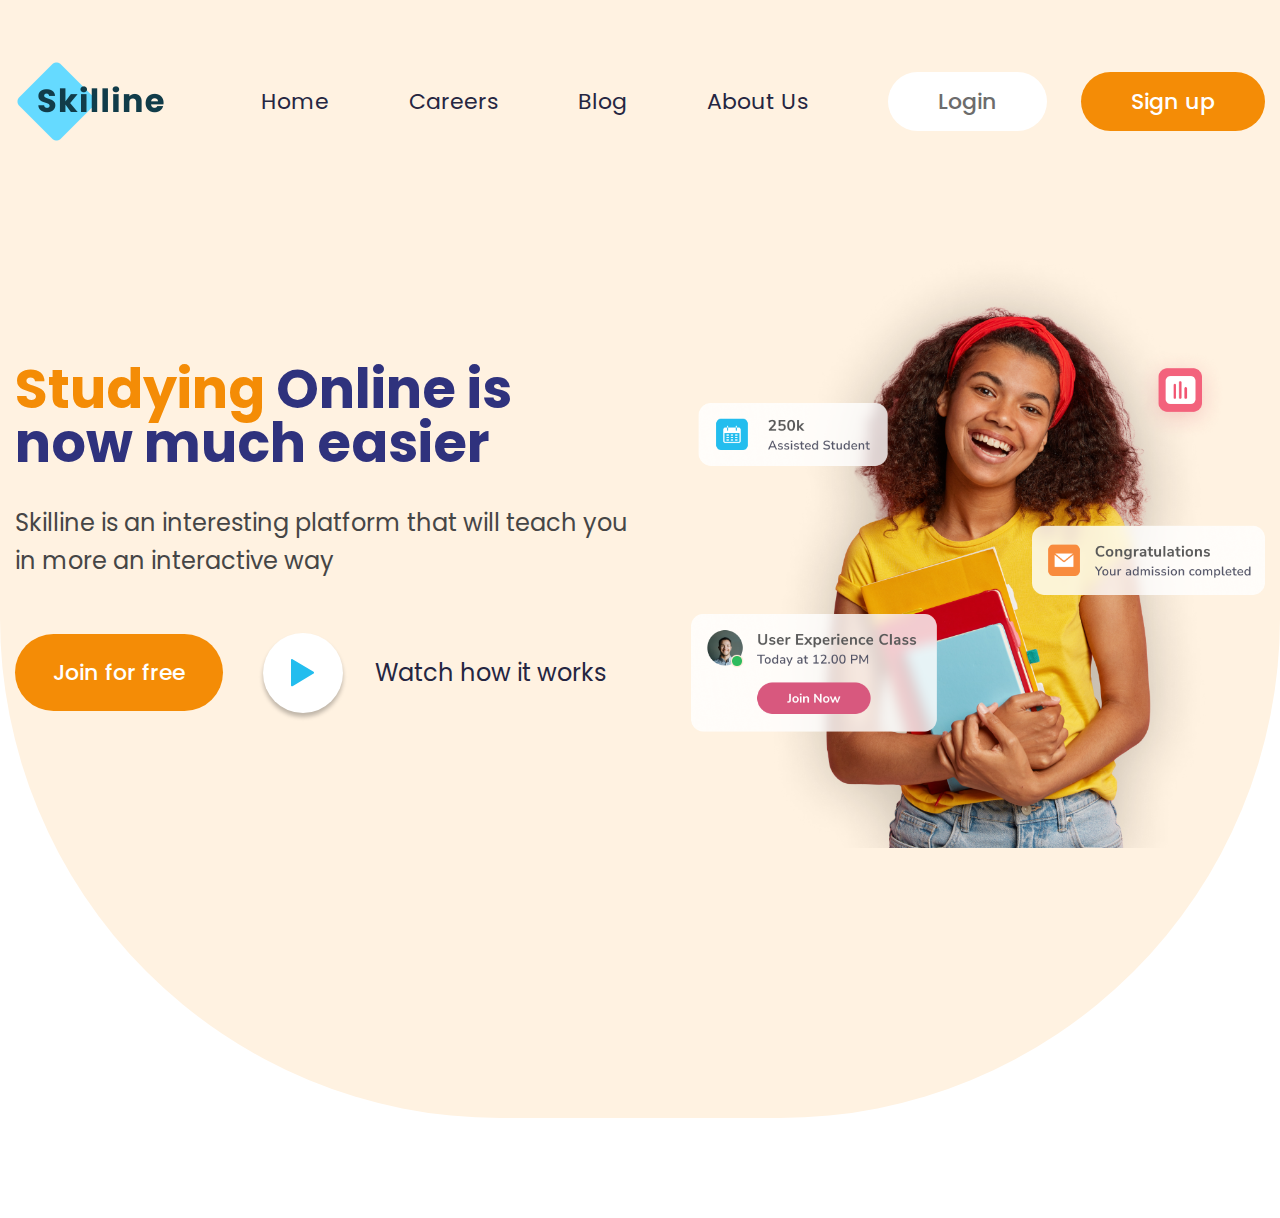
==== landing-page-figma/index.html @ 41559081 "update header" ====
<!DOCTYPE html>
<html lang="en">
  <head>
    <meta charset="UTF-8" />
    <meta http-equiv="X-UA-Compatible" content="IE=edge" />
    <meta name="viewport" content="width=device-width, initial-scale=1.0" />
    <title>Skilline</title>
    <link rel="preconnect" href="https://fonts.googleapis.com" />
    <link rel="preconnect" href="https://fonts.gstatic.com" crossorigin />
    <link
      href="https://fonts.googleapis.com/css2?family=Nunito+Sans:wght@400;600;700;800&family=Poppins:wght@400;500;600;700&display=swap"
      rel="stylesheet"
    />
    <link rel="stylesheet" href="./css/app.css" />
  </head>
  <body>
    <div class="wrapper">
      <header class="header">
        <div class="header-container">
          <div class="header-top">
            <img srcset="./images/logo.png 2x" alt="" class="header-logo" />
            <ul class="menu">
              <li class="menu-item"><a href="#!" class="menu-link">Home</a></li>
              <li class="menu-item">
                <a href="#!" class="menu-link">Careers</a>
              </li>
              <li class="menu-item"><a href="#!" class="menu-link">Blog</a></li>
              <li class="menu-item">
                <a href="#!" class="menu-link">About Us</a>
              </li>
            </ul>
            <div class="header-buttons">
              <a href="#!" class="btn btn--white">Login</a>
              <a href="#!" class="btn btn--primary">Sign up</a>
            </div>
          </div>
          <div class="header-main">
            <div class="header-content">
              <h1 class="header-heading">
                Studying <span>Online is now much easier</span>
              </h1>
              <p class="header-desc">
                Skilline is an interesting platform that will teach you in more
                an interactive way
              </p>
              <div class="header-action">
                <a href="#!" class="btn btn--primary">Join for free</a>
                <a href="#!" class="watch">
                  <div class="watch-icon">
                    <img src="./images/icon-play.svg" a lt="" />
                  </div>
                  <span>Watch how it works</span>
                </a>
              </div>
            </div>
            <div class="header-image">
              <img srcset="./images/header-pic.png 2x" alt="" />
            </div>
          </div>
        </div>
      </header>
      <div class="main"></div>
    </div>
  </body>
</html>
---- landing-page-figma/css/app.css ----
html {
  -webkit-box-sizing: border-box;
          box-sizing: border-box;
}

* {
  margin: 0;
  padding: 0;
}

*,
*:before,
*:after {
  -webkit-box-sizing: border-box;
          box-sizing: border-box;
}

input,
textarea,
select,
button {
  outline: none;
}

input {
  line-height: normal;
}

label,
button {
  cursor: pointer;
}

a {
  text-decoration: none;
}

img {
  display: block;
  max-width: 100%;
}

body {
  font-size: 22px;
  color: #252641;
  font-weight: 400;
  line-height: 1;
  font-family: "Poppins", sans-serif;
}

.btn {
  display: inline-block;
  font-size: 22px;
  font-weight: 500;
  font-family: "Poppins", sans-serif;
  line-height: calc(33 / 22);
  padding: 13px 50px;
  border: 0;
  outline: none;
  border-radius: 1000rem;
  cursor: pointer;
}

.btn--white {
  background-color: white;
  color: #6c6c6c;
}

.btn--primary {
  color: white;
  background-color: #f48c06;
}

.header {
  min-height: 1118px;
  background-color: #fff2e1;
  border-radius: 0 0 500px 500px;
  margin-bottom: 100px;
}

.header-container {
  max-width: 1725px;
  margin-left: auto;
  margin-right: auto;
  padding: 0 15px;
}

.header-top {
  padding-top: 60px;
  padding-bottom: 83px;
  display: -webkit-box;
  display: -ms-flexbox;
  display: flex;
  -webkit-box-align: center;
      -ms-flex-align: center;
          align-items: center;
}

.header-buttons {
  margin-left: 80px;
  display: -webkit-box;
  display: -ms-flexbox;
  display: flex;
  -webkit-box-align: center;
      -ms-flex-align: center;
          align-items: center;
  gap: 0 34px;
}

.header-main {
  display: -webkit-box;
  display: -ms-flexbox;
  display: flex;
  -webkit-box-pack: justify;
      -ms-flex-pack: justify;
          justify-content: space-between;
  -webkit-box-align: center;
      -ms-flex-align: center;
          align-items: center;
  gap: 0 57px;
}

.header-heading {
  font-size: 54px;
  font-weight: bold;
  margin-bottom: 34px;
  line-height: cal(81/54);
  color: #f48c06;
}

.header-heading span {
  color: #2f327d;
}

.header-desc {
  font-weight: 400;
  font-size: 24px;
  line-height: 160%;
  margin-bottom: 52px;
  color: #464646;
}

.header-action {
  display: -webkit-box;
  display: -ms-flexbox;
  display: flex;
  -webkit-box-align: center;
      -ms-flex-align: center;
          align-items: center;
  gap: 0 40px;
}

.header-action .btn--primary {
  padding: 22px 38px;
}

.menu {
  margin-left: auto;
  list-style-type: none;
  display: -webkit-box;
  display: -ms-flexbox;
  display: flex;
  -webkit-box-align: center;
      -ms-flex-align: center;
          align-items: center;
  gap: 0 80px;
}

.menu-link {
  color: inherit;
}

.watch {
  display: -webkit-box;
  display: -ms-flexbox;
  display: flex;
  -webkit-box-align: center;
      -ms-flex-align: center;
          align-items: center;
  gap: 0 32px;
  font-size: 24px;
  line-height: calc(36 / 24);
  color: inherit;
}

.watch-icon {
  width: 80px;
  height: 80px;
  border-radius: 100rem;
  background-color: white;
  -webkit-box-shadow: 0px 4px 4px rgba(0, 0, 0, 0.25);
          box-shadow: 0px 4px 4px rgba(0, 0, 0, 0.25);
  display: -webkit-box;
  display: -ms-flexbox;
  display: flex;
  -webkit-box-align: center;
      -ms-flex-align: center;
          align-items: center;
  -webkit-box-pack: center;
      -ms-flex-pack: center;
          justify-content: center;
}
/*# sourceMappingURL=app.css.map */
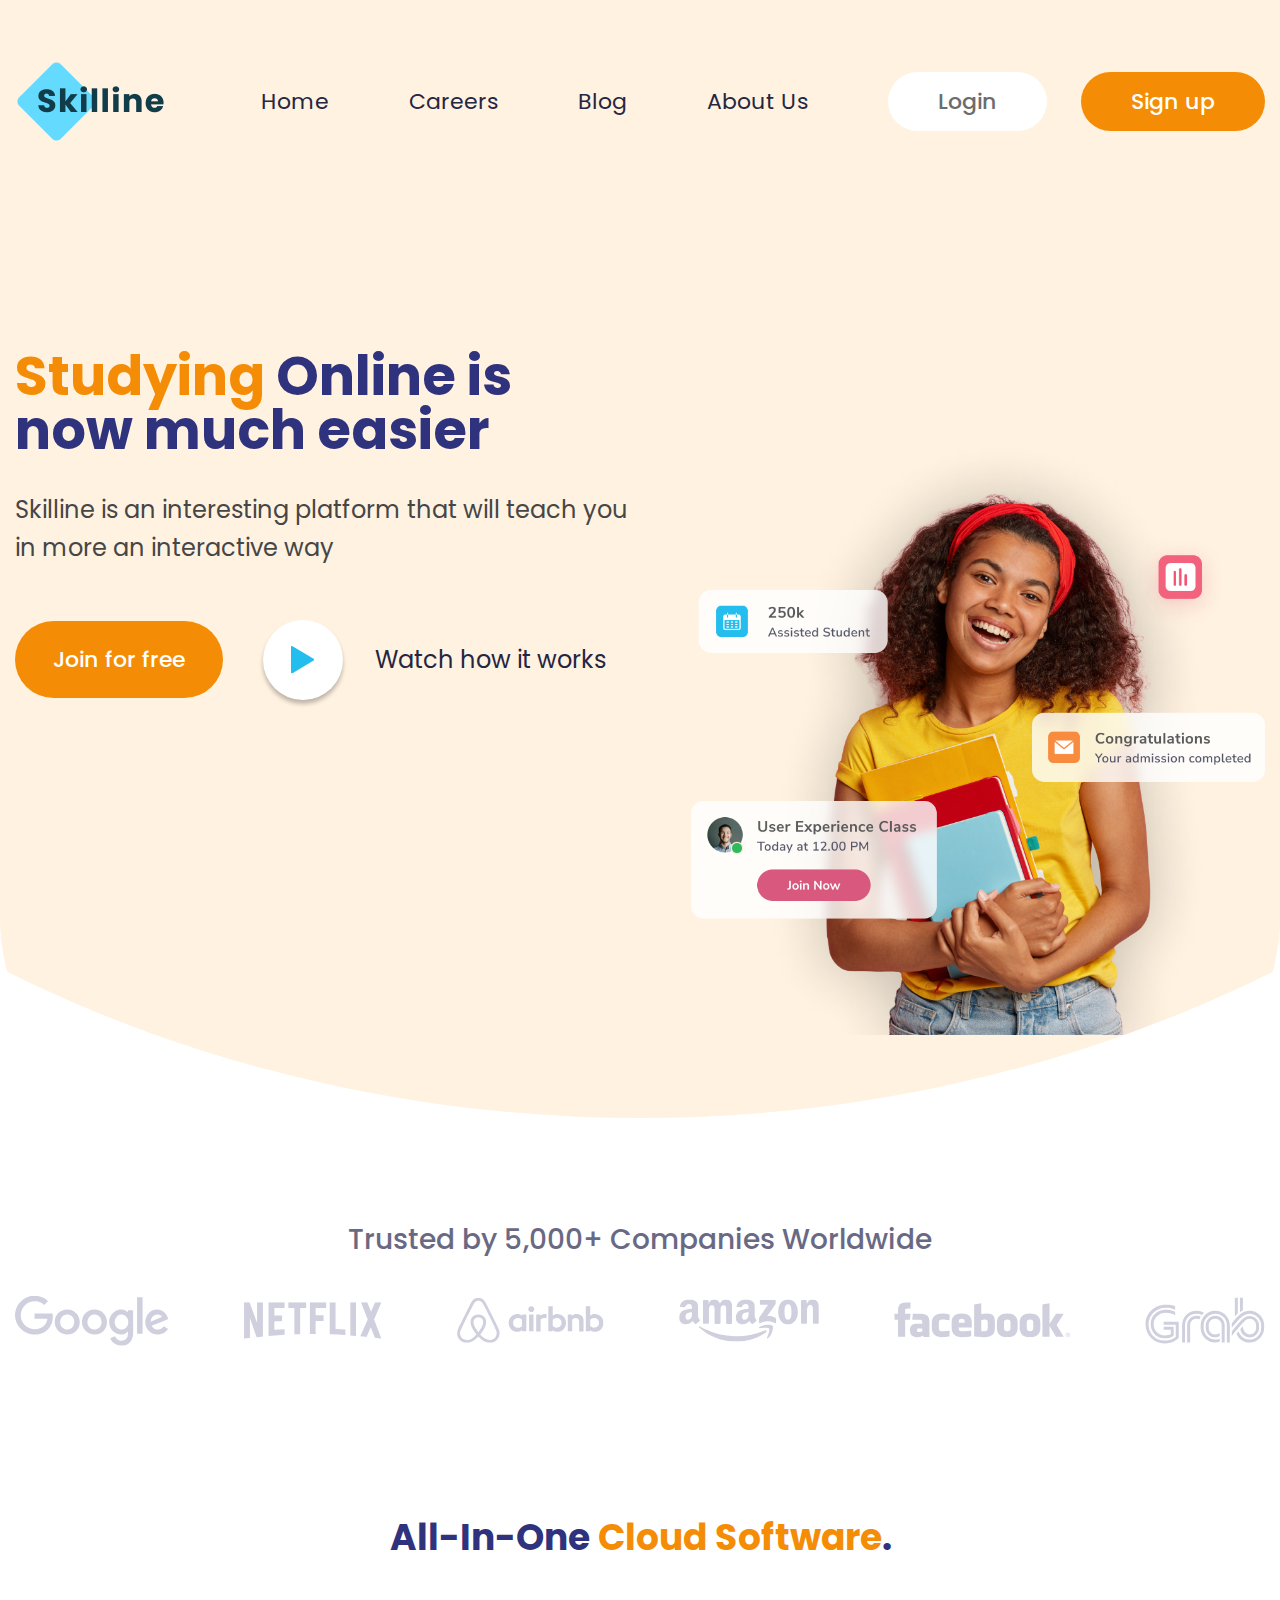
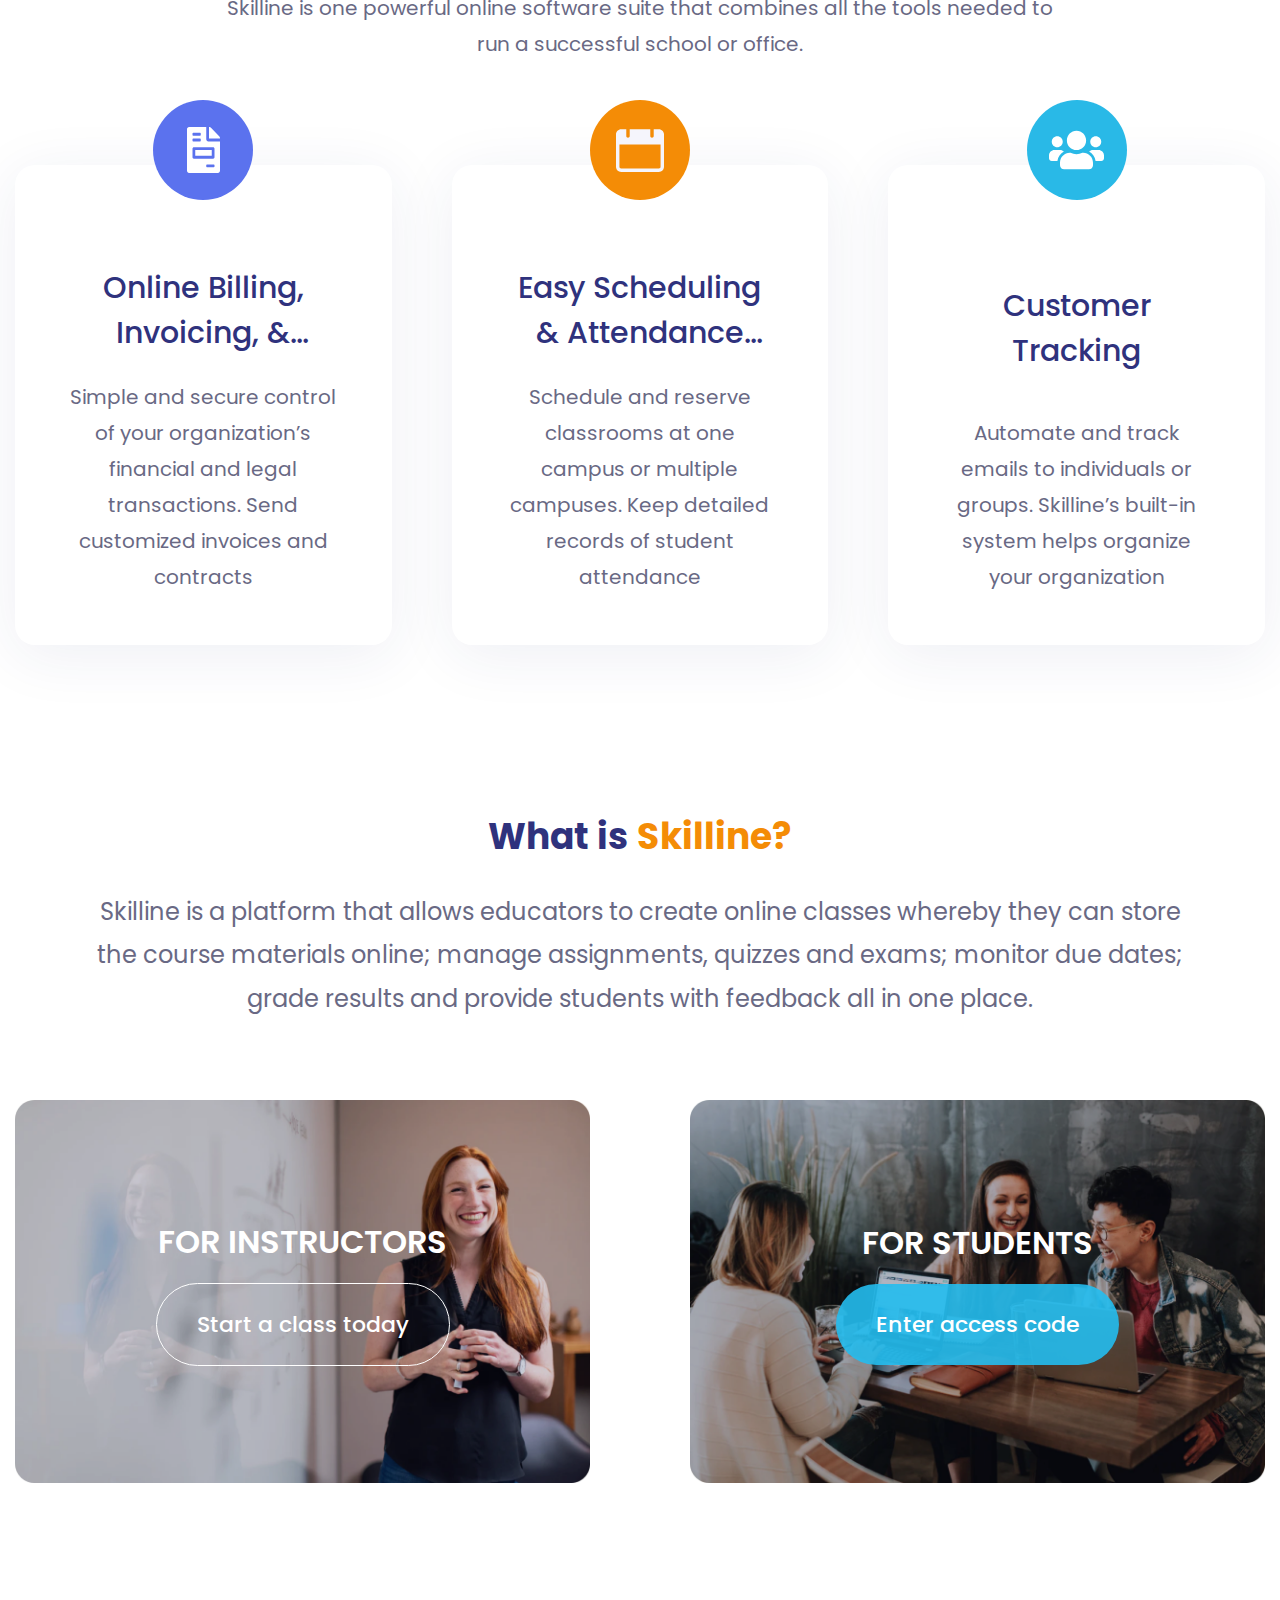
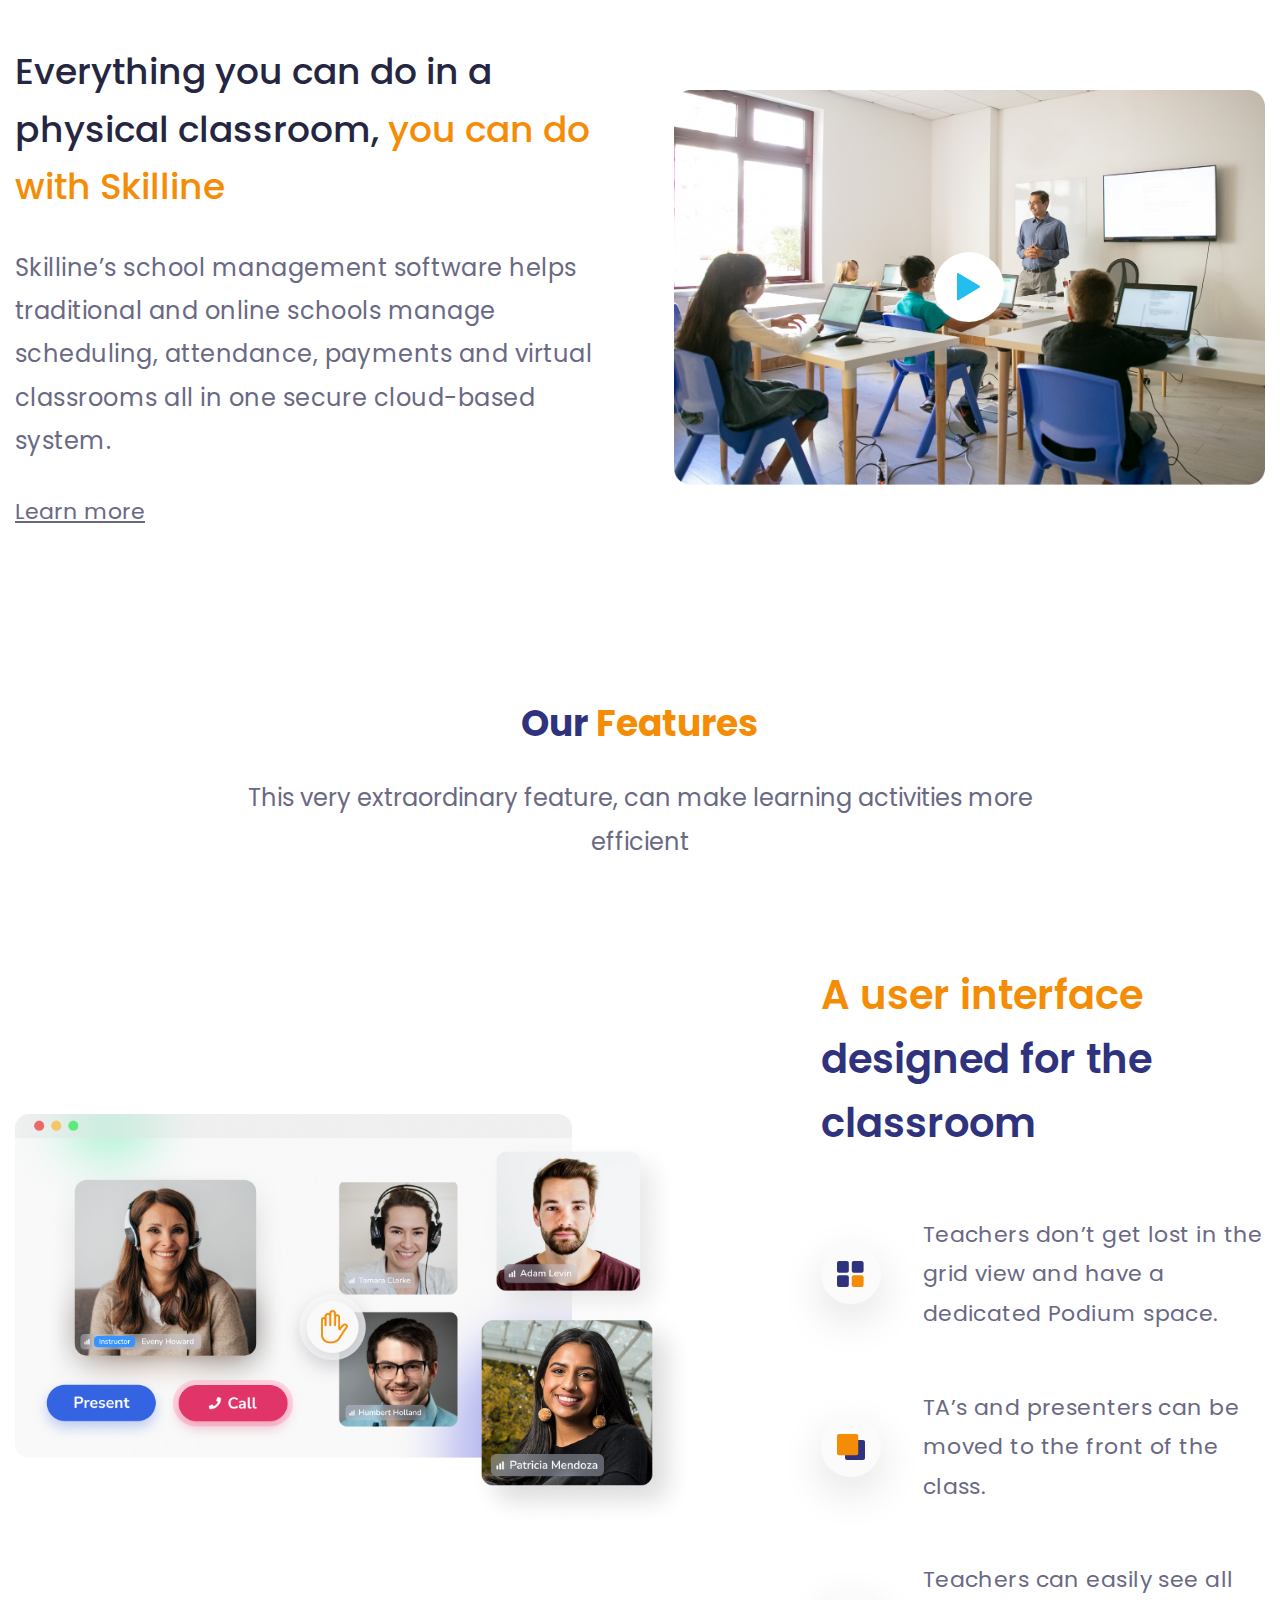
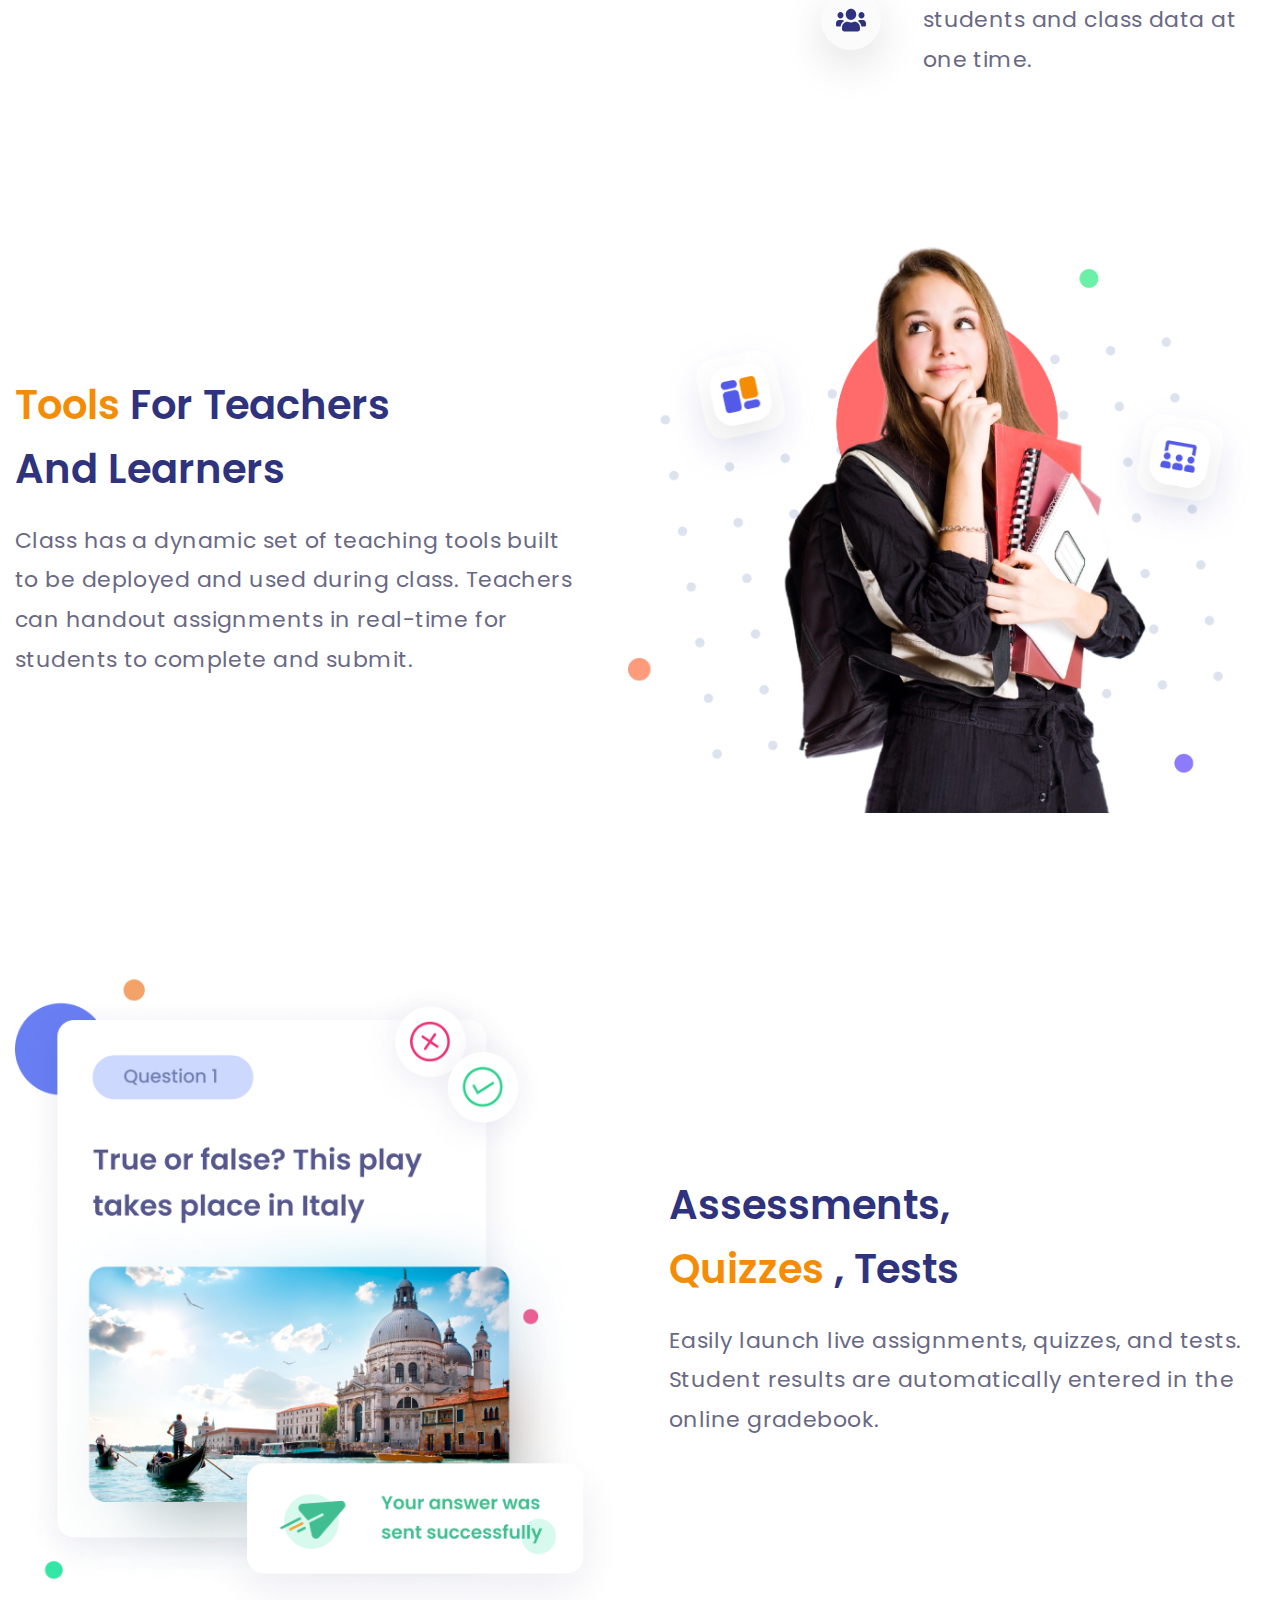
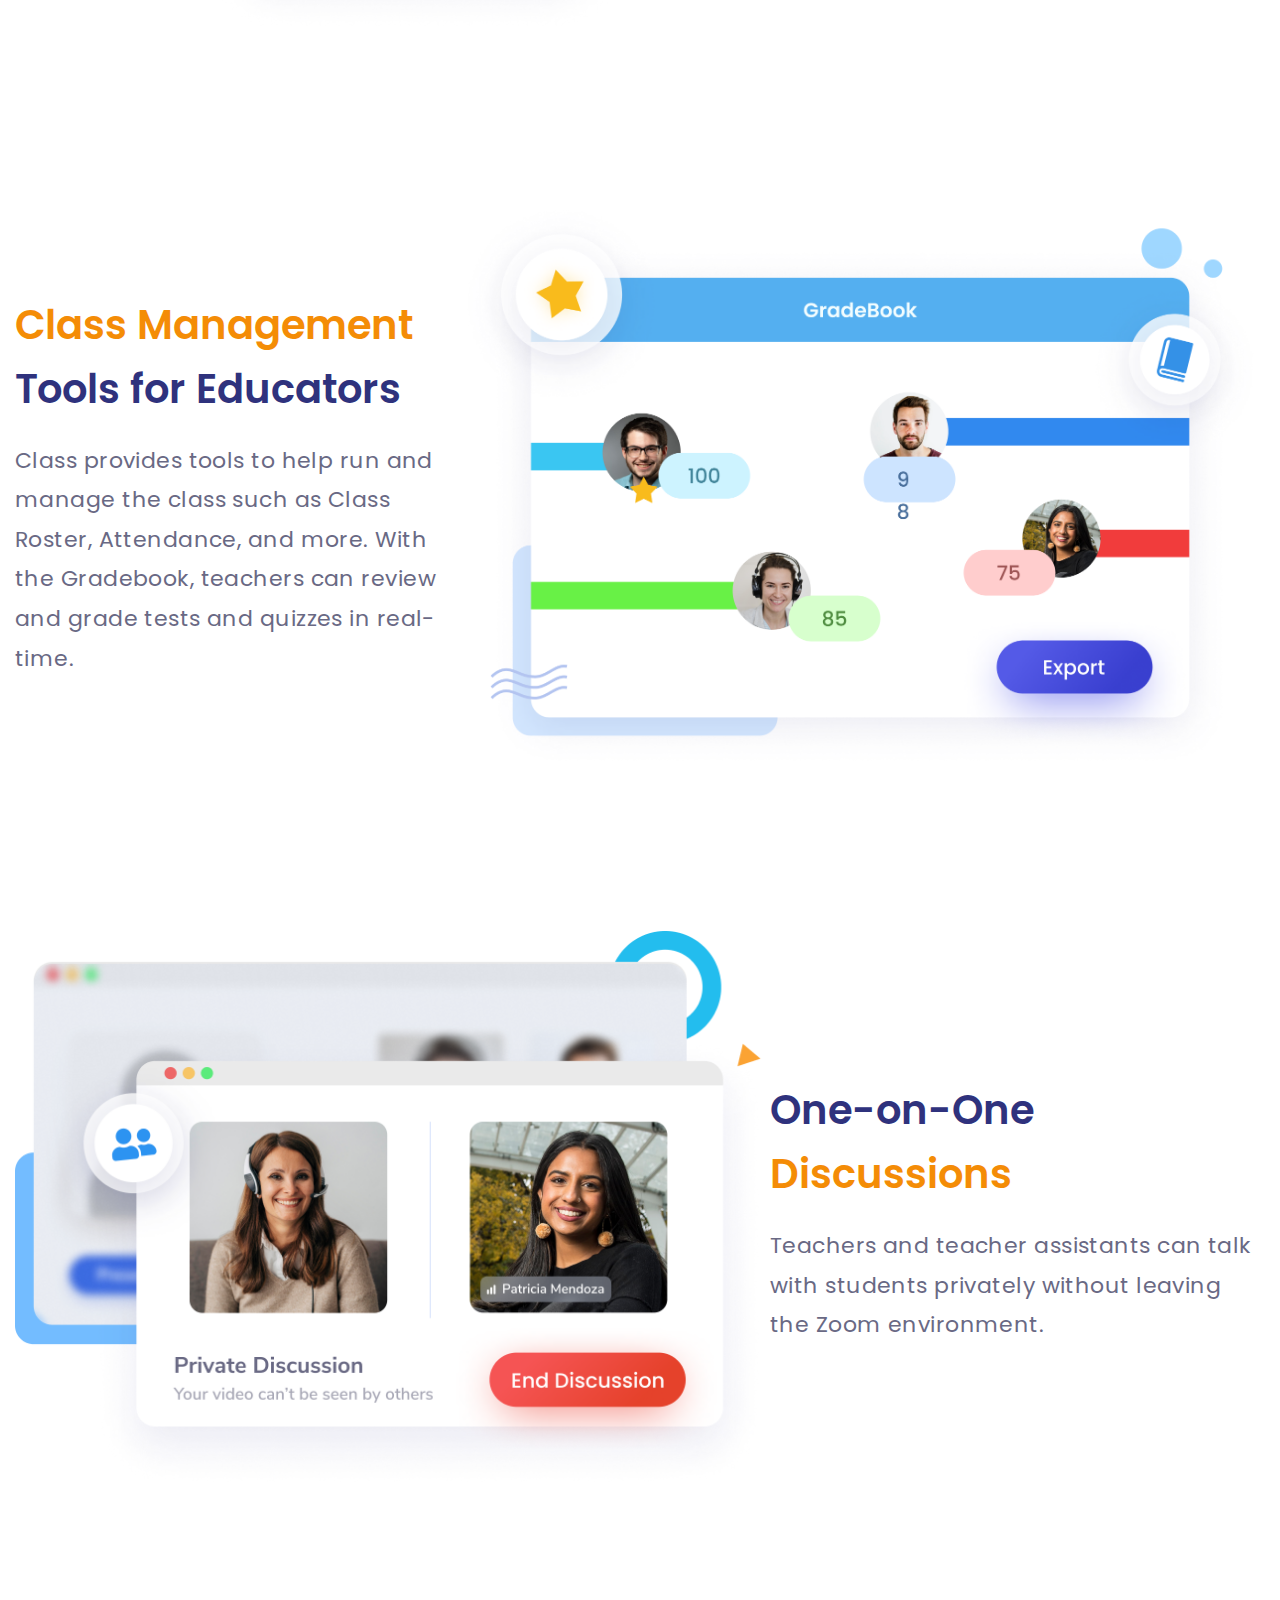
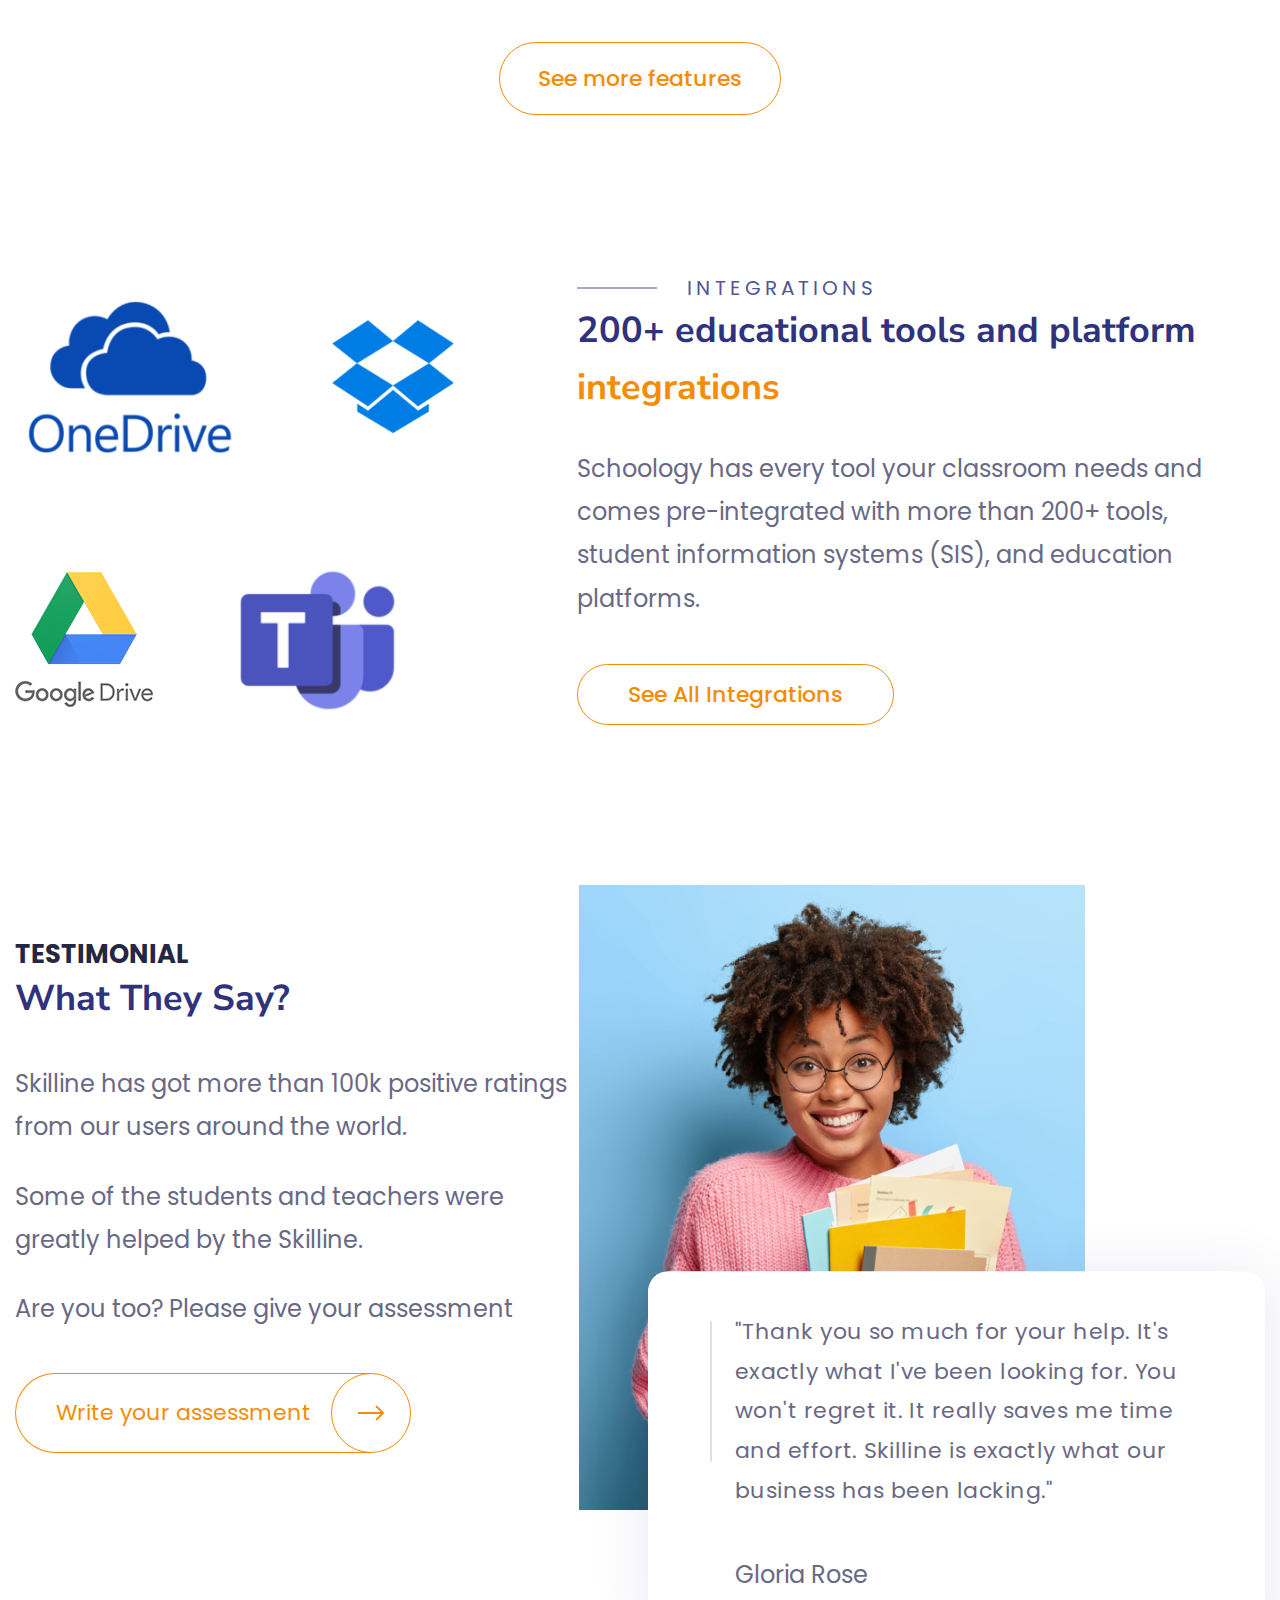
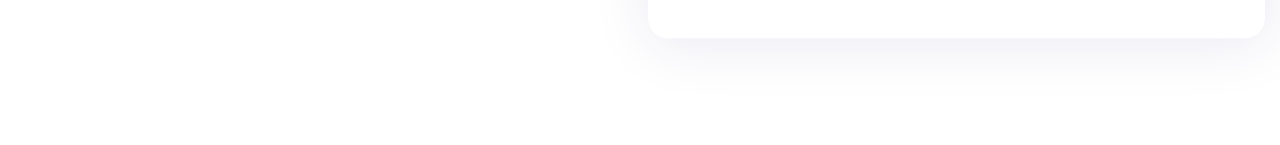
==== commit 5dd1972e: "update section" ====
--- a/landing-page-figma/index.html
+++ b/landing-page-figma/index.html
@@ -59,7 +59,295 @@
           </div>
         </div>
       </header>
-      <div class="main"></div>
+      <main class="main">
+        <section class="company">
+          <h3 class="company-heading">Trusted by 5,000+ Companies Worldwide</h3>
+          <div class="company-logos">
+            <div class="company-logo">
+              <img src="./images/google.svg" alt="google" />
+            </div>
+            <div class="company-logo">
+              <img src="./images/netflix.svg" alt="netflix" />
+            </div>
+            <div class="company-logo">
+              <img src="./images/airbnb.svg" alt="airbnb" />
+            </div>
+            <div class="company-logo">
+              <img src="./images/amazon.svg" alt="amazon" />
+            </div>
+            <div class="company-logo">
+              <img src="./images/facebook.svg" alt="facebook" />
+            </div>
+            <div class="company-logo">
+              <img src="./images/grab.svg" alt="grab" />
+            </div>
+          </div>
+        </section>
+        <section class="introduce">
+          <div class="introduce-header">
+            <h2 class="global-heading">
+              All-In-One <span>Cloud Software</span>.
+            </h2>
+            <p class="introduce-desc global-text">
+              Skilline is one powerful online software suite that combines all
+              the tools needed to run a successful school or office.
+            </p>
+          </div>
+          <div class="introduce-list">
+            <div class="introduce-item">
+              <div class="introduce-icon bg-purple">
+                <img src="./images/icon-file.svg" alt="" class="" />
+              </div>
+              <h3 class="introduce-title">
+                Online Billing, Invoicing, & Contracts
+              </h3>
+              <p class="introduce-desc">
+                Simple and secure control of your organization’s financial and
+                legal transactions. Send customized invoices and contracts
+              </p>
+            </div>
+            <div class="introduce-item">
+              <div class="introduce-icon bg-orange">
+                <img src="./images/icon-calendar.svg" alt="" class="" />
+              </div>
+              <h3 class="introduce-title">
+                Easy Scheduling & Attendance Tracking
+              </h3>
+              <p class="introduce-desc">
+                Schedule and reserve classrooms at one campus or multiple
+                campuses. Keep detailed records of student attendance
+              </p>
+            </div>
+            <div class="introduce-item">
+              <div class="introduce-icon bg-blue">
+                <img src="./images/icon-users.svg" alt="" class="" />
+              </div>
+              <h3 class="introduce-title">Customer Tracking</h3>
+              <p class="introduce-desc">
+                Automate and track emails to individuals or groups. Skilline’s
+                built-in system helps organize your organization
+              </p>
+            </div>
+          </div>
+        </section>
+        <section class="about">
+          <div class="about-header">
+            <h2 class="global-heading">What is <span>Skilline?</span></h2>
+            <p class="global-text">
+              Skilline is a platform that allows educators to create online
+              classes whereby they can store the course materials online; manage
+              assignments, quizzes and exams; monitor due dates; grade results
+              and provide students with feedback all in one place.
+            </p>
+          </div>
+          <div class="about-list">
+            <div class="about-item">
+              <img srcset="./images/img1.png 2x" alt="" class="about-image" />
+              <div class="about-content">
+                <h3 class="about-title">FOR INSTRUCTORS</h3>
+                <a href="#!" class="btn btn--outline">Start a class today</a>
+              </div>
+            </div>
+            <div class="about-item">
+              <img srcset="./images/img2.png 2x" alt="" class="about-image" />
+              <div class="about-content">
+                <h3 class="about-title">FOR STUDENTS</h3>
+                <a href="#!" class="btn about-student">Enter access code</a>
+              </div>
+            </div>
+          </div>
+        </section>
+        <section class="youcan">
+          <div class="youcan-content">
+            <h2 class="youcan-heading">
+              Everything you can do in a physical classroom,
+              <span>you can do with Skilline</span>
+            </h2>
+            <p class="youcan-desc">
+              Skilline’s school management software helps traditional and online
+              schools manage scheduling, attendance, payments and virtual
+              classrooms all in one secure cloud-based system.
+            </p>
+            <a href="#!" class="youcan-more">Learn more</a>
+          </div>
+          <div class="youcan-image">
+            <img src="./images/img3.png" alt="" />
+            <div class="youcan-play">
+              <img src="./images/icon-play.svg" alt="" />
+            </div>
+          </div>
+        </section>
+        <section class="feature">
+          <div class="feature-header">
+            <h2 class="global-heading">Our <span>Features</span></h2>
+            <p class="global-text">
+              This very extraordinary feature, can make learning activities more
+              efficient
+            </p>
+          </div>
+          <div class="feature-main">
+            <div class="feature-section">
+              <div class="feature-image">
+                <img src="./images/img4.png" alt="" />
+              </div>
+              <div class="feature-content">
+                <h3 class="global-heading feature-heading">
+                  <span> A user interface </span> designed for the classroom
+                </h3>
+                <ul class="feature-list">
+                  <li class="feature-item">
+                    <div class="feature-icon">
+                      <img src="./images/icon-squares.svg" alt="" />
+                    </div>
+                    <p class="feature-text">
+                      Teachers don’t get lost in the grid view and have a
+                      dedicated Podium space.
+                    </p>
+                  </li>
+                  <li class="feature-item">
+                    <div class="feature-icon">
+                      <img src="./images/icon-copy.svg" alt="" />
+                    </div>
+                    <p class="feature-text">
+                      TA’s and presenters can be moved to the front of the
+                      class.
+                    </p>
+                  </li>
+                  <li class="feature-item">
+                    <div class="feature-icon">
+                      <img src="./images/icon-teachers.svg" alt="" />
+                    </div>
+                    <p class="feature-text">
+                      Teachers can easily see all students and class data at one
+                      time.
+                    </p>
+                  </li>
+                </ul>
+              </div>
+            </div>
+            <div class="feature-section">
+              <div class="feature-content">
+                <h2 class="global-heading feature-heading">
+                  <span>Tools</span> For Teachers And Learners
+                </h2>
+                <p class="feature-text">
+                  Class has a dynamic set of teaching tools built to be deployed
+                  and used during class. Teachers can handout assignments in
+                  real-time for students to complete and submit.
+                </p>
+              </div>
+              <div class="feature-image">
+                <img srcset="./images/img5.png 2x" alt="" />
+              </div>
+            </div>
+            <div class="feature-section">
+              <div class="feature-image">
+                <img src="./images/img6.png" alt="" />
+              </div>
+              <div class="feature-content">
+                <h2 class="global-heading feature-heading">
+                  Assessments, <span>Quizzes</span> , Tests
+                </h2>
+                <p class="feature-text">
+                  Easily launch live assignments, quizzes, and tests. Student
+                  results are automatically entered in the online gradebook.
+                </p>
+              </div>
+            </div>
+            <div class="feature-section">
+              <div class="feature-content">
+                <h2 class="global-heading feature-heading">
+                  <span>Class Management</span> Tools for Educators
+                </h2>
+                <p class="feature-text">
+                  Class provides tools to help run and manage the class such as
+                  Class Roster, Attendance, and more. With the Gradebook,
+                  teachers can review and grade tests and quizzes in real-time.
+                </p>
+              </div>
+              <div class="feature-image">
+                <img src="./images/img7.png" alt="" />
+              </div>
+            </div>
+            <div class="feature-section">
+              <div class="feature-image">
+                <img src="./images/img8.png" alt="" />
+              </div>
+              <div class="feature-content">
+                <h2 class="global-heading feature-heading">
+                  One-on-One <span>Discussions</span>
+                </h2>
+                <p class="feature-text">
+                  Teachers and teacher assistants can talk with students
+                  privately without leaving the Zoom environment.
+                </p>
+              </div>
+            </div>
+          </div>
+          <a href="#!" class="btn feature-more">See more features</a>
+        </section>
+        <section class="intergration">
+          <div class="intergration-brand">
+            <img srcset="./images/onedrive.png 2x" alt="" />
+            <img srcset="./images/dropbox.png 2x" alt="" />
+            <img srcset="./images/google-drive.png 2x" alt="" />
+            <img srcset="./images/team.png 2x" alt="" />
+          </div>
+          <div class="intergration-content">
+            <h3 class="intergration-caption">INTEGRATIONS</h3>
+            <h2 class="global-heading intergration-heading">
+              200+ educational tools and platform <span>integrations</span>
+            </h2>
+            <p class="global-text intergration-text">
+              Schoology has every tool your classroom needs and comes
+              pre-integrated with more than 200+ tools, student information
+              systems (SIS), and education platforms.
+            </p>
+            <a href="#!" class="btn btn--secondary">See All Integrations</a>
+          </div>
+        </section>
+        <section class="testimonial">
+          <div class="testimonial-content">
+            <h3 class="global-caption">TESTIMONIAL</h3>
+            <h2 class="global-heading testimonial-heading">What They Say?</h2>
+            <p class="global-text testimonial-desc">
+              Skilline has got more than 100k positive ratings from our users
+              around the world.
+            </p>
+            <p class="global-text testimonial-desc">
+              Some of the students and teachers were greatly helped by the
+              Skilline.
+            </p>
+            <p class="global-text testimonial-desc">
+              Are you too? Please give your assessment
+            </p>
+            <a href="#!" class="testimonial-button">
+              <span>Write your assessment</span>
+              <div class="testimonial-arrow">
+                <img src="./images/icon-long-arrow.svg" alt="" />
+              </div>
+            </a>
+          </div>
+          <div class="testimonial-slide">
+            <div class="testimonial-image">
+              <img srcset="./images/imggirl.png 2x" alt="" />
+            </div>
+            <div class="testimonial-item">
+              <div class="testimonial-review">
+                <p class="testimonial-text">
+                  "Thank you so much for your help. It's exactly what I've been
+                  looking for. You won't regret it. It really saves me time and
+                  effort. Skilline is exactly what our business has been
+                  lacking."
+                </p>
+                <div class="testimonial-evaluate">
+                  <p class="global-text testimonial-author">Gloria Rose</p>
+                </div>
+              </div>
+            </div>
+          </div>
+        </section>
+      </main>
     </div>
   </body>
 </html>
--- a/landing-page-figma/css/app.css
+++ b/landing-page-figma/css/app.css
@@ -71,11 +71,51 @@
   background-color: #f48c06;
 }
 
+.btn--secondary {
+  color: #f48c06;
+  background-color: transparent;
+  border: 1px solid currentColor;
+}
+
+.global-heading {
+  font-weight: 700;
+  font-size: 36px;
+  line-height: 180%;
+  color: #2f327d;
+  margin-bottom: 20px;
+}
+
+.global-heading span {
+  color: #f48c06;
+}
+
+.global-text {
+  font-size: 24px;
+  line-height: 180%;
+  color: #696984;
+}
+
+.bg-purple {
+  background-color: #5b72ee;
+}
+
+.bg-orange {
+  background-color: #f48c06;
+}
+
+.bg-blue {
+  background-color: #29b9e7;
+}
+
 .header {
   min-height: 1118px;
   background-color: #fff2e1;
-  border-radius: 0 0 500px 500px;
+  border-radius: 0 0 200px 200px;
   margin-bottom: 100px;
+  overflow: hidden;
+  -webkit-clip-path: ellipse(100% 100% at top);
+          clip-path: ellipse(100% 100% at top);
+  padding-bottom: 200px;
 }
 
 .header-container {
@@ -87,7 +127,7 @@
 
 .header-top {
   padding-top: 60px;
-  padding-bottom: 83px;
+  padding-bottom: 70px;
   display: -webkit-box;
   display: -ms-flexbox;
   display: flex;
@@ -152,6 +192,12 @@
 
 .header-action .btn--primary {
   padding: 22px 38px;
+}
+
+.header-image {
+  position: relative;
+  -webkit-transform: translateY(200px);
+          transform: translateY(200px);
 }
 
 .menu {
@@ -200,4 +246,625 @@
       -ms-flex-pack: center;
           justify-content: center;
 }
+
+.company {
+  margin-bottom: 160px;
+}
+
+.company-heading {
+  font-weight: 500;
+  font-size: 28px;
+  line-height: 160%;
+  text-align: center;
+  margin-bottom: 32px;
+  color: #696984;
+}
+
+.company-logos {
+  display: -webkit-box;
+  display: -ms-flexbox;
+  display: flex;
+  -webkit-box-align: center;
+      -ms-flex-align: center;
+          align-items: center;
+  gap: 0 75px;
+  max-width: 1370px;
+  padding: 0 15px;
+  margin-left: auto;
+  margin-right: auto;
+}
+
+.company-logo img {
+  margin: 0 auto;
+}
+
+.introduce {
+  margin-bottom: 160px;
+}
+
+.introduce-header {
+  max-width: 870px;
+  padding: 0 15px;
+  margin: 0 auto;
+  text-align: center;
+  margin-bottom: 103px;
+}
+
+.introduce-list {
+  max-width: 1500px;
+  margin: 0 auto;
+  padding: 0 15px;
+  display: -ms-grid;
+  display: grid;
+  -ms-grid-columns: (1fr)[3];
+      grid-template-columns: repeat(3, 1fr);
+  grid-gap: 60px;
+}
+
+.introduce-item {
+  background: #FFFFFF;
+  -webkit-box-shadow: 0px 10px 60px rgba(38, 45, 118, 0.08);
+          box-shadow: 0px 10px 60px rgba(38, 45, 118, 0.08);
+  border-radius: 20px;
+  padding: 0px 54px 50px;
+  display: -ms-grid;
+  display: grid;
+  -ms-grid-rows: 100px 1fr auto;
+      grid-template-rows: 100px 1fr auto;
+  justify-items: center;
+  -webkit-box-align: center;
+      -ms-flex-align: center;
+          align-items: center;
+  text-align: center;
+}
+
+.introduce-icon {
+  width: 100px;
+  height: 100px;
+  border-radius: 100rem;
+  display: -webkit-box;
+  display: -ms-flexbox;
+  display: flex;
+  -webkit-box-align: center;
+      -ms-flex-align: center;
+          align-items: center;
+  -webkit-box-pack: center;
+      -ms-flex-pack: center;
+          justify-content: center;
+  -webkit-transform: translateY(-50px);
+          transform: translateY(-50px);
+  margin-bottom: 30px;
+}
+
+.introduce-title {
+  font-weight: 500;
+  font-size: 30px;
+  line-height: 1.5;
+  color: #2f327d;
+  margin-bottom: 24px;
+  display: -webkit-box;
+  -webkit-line-clamp: 2;
+  -webkit-box-orient: vertical;
+  overflow: hidden;
+  text-overflow: ellipsis;
+  word-break: break-word;
+}
+
+.introduce-desc {
+  font-size: 20px;
+  line-height: 180%;
+  color: #696984;
+  margin-top: auto;
+}
+
+.about {
+  padding: 0 15px;
+  max-width: 1330px;
+  margin: 0 auto 160px;
+}
+
+.about-header {
+  text-align: center;
+  max-width: 1110px;
+  margin: 0 auto 80px;
+}
+
+.about-list {
+  display: -ms-grid;
+  display: grid;
+  -ms-grid-columns: 1fr 1fr;
+      grid-template-columns: 1fr 1fr;
+  grid-gap: 0 100px;
+}
+
+.about-item {
+  position: relative;
+}
+
+.about-content {
+  position: absolute;
+  top: 0;
+  right: 0;
+  bottom: 0;
+  left: 0;
+  background: rgba(23, 27, 65, 0.2);
+  z-index: 10;
+  display: -webkit-box;
+  display: -ms-flexbox;
+  display: flex;
+  -webkit-box-pack: center;
+      -ms-flex-pack: center;
+          justify-content: center;
+  -webkit-box-align: center;
+      -ms-flex-align: center;
+          align-items: center;
+  -webkit-box-orient: vertical;
+  -webkit-box-direction: normal;
+      -ms-flex-direction: column;
+          flex-direction: column;
+  color: white;
+  border-radius: 20px;
+}
+
+.about-title {
+  font-weight: 600;
+  font-size: 32px;
+  line-height: 1.5;
+  margin-bottom: 17px;
+}
+
+.about .btn--outline {
+  color: white;
+  padding: 24px 40px;
+  border: 1px solid currentColor;
+}
+
+.about-student {
+  background: rgba(35, 189, 238, 0.9);
+  color: white;
+  padding: 24px 40px;
+}
+
+.youcan {
+  max-width: 1580px;
+  padding: 0 15px;
+  margin: 0 auto 160px;
+  display: -webkit-box;
+  display: -ms-flexbox;
+  display: flex;
+  -webkit-box-align: center;
+      -ms-flex-align: center;
+          align-items: center;
+  -webkit-box-pack: justify;
+      -ms-flex-pack: justify;
+          justify-content: space-between;
+  gap: 0 67px;
+}
+
+.youcan > * {
+  width: 50%;
+}
+
+.youcan-heading {
+  font-weight: 500;
+  font-size: 36px;
+  line-height: 160%;
+  margin-bottom: 30px;
+}
+
+.youcan-heading span {
+  color: #f48c06;
+}
+
+.youcan-desc {
+  color: #696984;
+  font-size: 24px;
+  line-height: 180%;
+  letter-spacing: 0.02em;
+  margin-bottom: 30px;
+}
+
+.youcan-more {
+  font-size: 22px;
+  line-height: 180%;
+  text-decoration: underline;
+  color: #696984;
+}
+
+.youcan-image {
+  position: relative;
+}
+
+.youcan-play {
+  display: -webkit-box;
+  display: -ms-flexbox;
+  display: flex;
+  -webkit-box-pack: center;
+      -ms-flex-pack: center;
+          justify-content: center;
+  -webkit-box-align: center;
+      -ms-flex-align: center;
+          align-items: center;
+  width: 70px;
+  height: 70px;
+  border-radius: 100rem;
+  background-color: white;
+  position: absolute;
+  top: 50%;
+  left: 50%;
+  -webkit-transform: translate(-50%, -50%);
+          transform: translate(-50%, -50%);
+  z-index: 10;
+}
+
+.feature {
+  padding: 0 15px;
+  margin-bottom: 160px;
+}
+
+.feature-main {
+  display: -webkit-box;
+  display: -ms-flexbox;
+  display: flex;
+  -webkit-box-orient: vertical;
+  -webkit-box-direction: normal;
+      -ms-flex-direction: column;
+          flex-direction: column;
+  gap: 160px 0;
+}
+
+.feature-header {
+  max-width: 888px;
+  margin: 0 auto 100px;
+  text-align: center;
+}
+
+.feature-heading {
+  font-weight: 600;
+  font-size: 40px;
+  line-height: 160%;
+}
+
+.feature-text {
+  font-size: 22px;
+  line-height: 180%;
+  letter-spacing: 0.02em;
+  color: #696984;
+}
+
+.feature-list {
+  display: -webkit-box;
+  display: -ms-flexbox;
+  display: flex;
+  -webkit-box-orient: vertical;
+  -webkit-box-direction: normal;
+      -ms-flex-direction: column;
+          flex-direction: column;
+  gap: 54px 0;
+}
+
+.feature-item {
+  display: -webkit-box;
+  display: -ms-flexbox;
+  display: flex;
+  -webkit-box-align: center;
+      -ms-flex-align: center;
+          align-items: center;
+  gap: 0 42px;
+}
+
+.feature-icon {
+  width: 60px;
+  height: 60px;
+  border-radius: 100rem;
+  background: #fbfbfb;
+  -webkit-box-shadow: 0px 15px 44px rgba(13, 15, 28, 0.12);
+          box-shadow: 0px 15px 44px rgba(13, 15, 28, 0.12);
+  display: -webkit-box;
+  display: -ms-flexbox;
+  display: flex;
+  -webkit-box-pack: center;
+      -ms-flex-pack: center;
+          justify-content: center;
+  -webkit-box-align: center;
+      -ms-flex-align: center;
+          align-items: center;
+  -ms-flex-negative: 0;
+      flex-shrink: 0;
+}
+
+.feature-section {
+  margin: 0 auto;
+  display: -webkit-box;
+  display: -ms-flexbox;
+  display: flex;
+  -webkit-box-pack: justify;
+      -ms-flex-pack: justify;
+          justify-content: space-between;
+  -webkit-box-align: center;
+      -ms-flex-align: center;
+          align-items: center;
+  width: 100%;
+}
+
+.feature-section:first-of-type {
+  max-width: 1610px;
+  gap: 0 126px;
+}
+
+.feature-section:first-of-type .feature-content {
+  width: 100%;
+  max-width: 542px;
+}
+
+.feature-section:first-of-type .feature-heading {
+  margin-bottom: 60px;
+}
+
+.feature-section:nth-of-type(2) {
+  max-width: 1470px;
+}
+
+.feature-section:nth-of-type(2) .feature-heading {
+  max-width: 393px;
+}
+
+.feature-section:nth-of-type(2) .feature-text {
+  max-width: 568px;
+}
+
+.feature-section:nth-of-type(2) .feature-image {
+  max-width: 637px;
+}
+
+.feature-section:nth-of-type(3) {
+  max-width: 1490px;
+}
+
+.feature-section:nth-of-type(3) .feature-heading {
+  max-width: 347px;
+}
+
+.feature-section:nth-of-type(3) .feature-text {
+  max-width: 596px;
+}
+
+.feature-section:nth-of-type(3) .feature-image {
+  max-width: 617px;
+}
+
+.feature-section:nth-of-type(4) {
+  max-width: 1545px;
+}
+
+.feature-section:nth-of-type(4) .feature-heading {
+  max-width: 420px;
+}
+
+.feature-section:nth-of-type(4) .feature-text {
+  max-width: 645px;
+}
+
+.feature-section:nth-of-type(4) .feature-image {
+  max-width: 808px;
+}
+
+.feature-section:nth-of-type(5) {
+  margin-bottom: 150px;
+  max-width: 1486px;
+}
+
+.feature-section:nth-of-type(5) .feature-heading {
+  max-width: 274px;
+}
+
+.feature-section:nth-of-type(5) .feature-text {
+  max-width: 540px;
+}
+
+.feature-section:nth-of-type(5) .feature-image {
+  max-width: 755px;
+}
+
+.feature-more {
+  color: #f48c06;
+  border: 1px solid currentColor;
+  padding: 19px 38px;
+  position: relative;
+  left: 50%;
+  -webkit-transform: translateX(-50%);
+          transform: translateX(-50%);
+}
+
+.intergration {
+  max-width: 1490px;
+  padding: 0 15px;
+  margin: 0 auto 160px;
+  display: -webkit-box;
+  display: -ms-flexbox;
+  display: flex;
+  -webkit-box-pack: justify;
+      -ms-flex-pack: justify;
+          justify-content: space-between;
+  -webkit-box-align: center;
+      -ms-flex-align: center;
+          align-items: center;
+}
+
+.intergration-brand {
+  display: -webkit-box;
+  display: -ms-flexbox;
+  display: flex;
+  -ms-flex-wrap: wrap;
+      flex-wrap: wrap;
+  gap: 85px;
+  -webkit-box-align: center;
+      -ms-flex-align: center;
+          align-items: center;
+  max-width: 480px;
+}
+
+.intergration-content {
+  width: 100%;
+  max-width: 688px;
+}
+
+.intergration-caption {
+  color: #525596;
+  font-weight: 400;
+  font-size: 20px;
+  line-height: 27px;
+  letter-spacing: 0.2em;
+  padding-left: 110px;
+  position: relative;
+}
+
+.intergration-caption:before {
+  content: "";
+  width: 80px;
+  height: 1px;
+  background-color: #525596;
+  left: 0;
+  position: absolute;
+  top: 50%;
+  -webkit-transform: translateY(-50%);
+          transform: translateY(-50%);
+}
+
+.intergration-heading {
+  font-family: "Nunito Sans", sans-serif;
+  margin-bottom: 30px;
+  line-height: 160%;
+}
+
+.intergration-text {
+  line-height: 180%;
+  margin-bottom: 44px;
+}
+
+.testimonial {
+  padding: 0 15px;
+  max-width: 1550px;
+  margin: 0 auto 160px;
+  margin-bottom: 235px;
+  display: -webkit-box;
+  display: -ms-flexbox;
+  display: flex;
+  -webkit-box-pack: justify;
+      -ms-flex-pack: justify;
+          justify-content: space-between;
+  -webkit-box-align: center;
+      -ms-flex-align: center;
+          align-items: center;
+}
+
+.testimonial-content {
+  width: 100%;
+  max-width: 564px;
+}
+
+.testimonial-heading {
+  font-family: "Nunito Sans", sans-serif;
+  margin-bottom: 30px;
+}
+
+.testimonial-desc {
+  margin-bottom: 26px;
+}
+
+.testimonial-desc:last-of-type {
+  margin-bottom: 43px;
+}
+
+.testimonial-button {
+  display: -webkit-inline-box;
+  display: -ms-inline-flexbox;
+  display: inline-flex;
+}
+
+.testimonial-button span {
+  padding: 23px 60px 23px 40px;
+  border: 1px solid #f48c06;
+  border-right: 0;
+  color: #f48c06;
+  display: -webkit-box;
+  display: -ms-flexbox;
+  display: flex;
+  -webkit-box-pack: center;
+      -ms-flex-pack: center;
+          justify-content: center;
+  -webkit-box-align: center;
+      -ms-flex-align: center;
+          align-items: center;
+  -webkit-box-orient: vertical;
+  -webkit-box-direction: normal;
+      -ms-flex-direction: column;
+          flex-direction: column;
+  border-radius: 100rem 0 0 100rem;
+}
+
+.testimonial-arrow {
+  width: 80px;
+  height: 80px;
+  border-radius: 100rem;
+  display: -webkit-box;
+  display: -ms-flexbox;
+  display: flex;
+  -webkit-box-pack: center;
+      -ms-flex-pack: center;
+          justify-content: center;
+  -webkit-box-align: center;
+      -ms-flex-align: center;
+          align-items: center;
+  border: 1px solid #f48c06;
+  -webkit-transform: translateX(-50%);
+          transform: translateX(-50%);
+}
+
+.testimonial-image {
+  margin: 0 180px 0 0;
+  max-width: 560px;
+}
+
+.testimonial-item {
+  position: relative;
+}
+
+.testimonial-review {
+  max-width: 680px;
+  background: #ffffff;
+  -webkit-box-shadow: 2px 4px 60px rgba(41, 44, 124, 0.1);
+          box-shadow: 2px 4px 60px rgba(41, 44, 124, 0.1);
+  border-radius: 20px;
+  position: absolute;
+  -webkit-transform: translateY(-65%);
+          transform: translateY(-65%);
+  margin-left: 69px;
+  padding: 41px 59px 0 87px;
+}
+
+.testimonial-text {
+  margin-bottom: 43px;
+  font-weight: 400;
+  font-size: 22px;
+  line-height: 180%;
+  color: #696984;
+  letter-spacing: 0.02em;
+}
+
+.testimonial-text:before {
+  content: "";
+  width: 1px;
+  height: 140px;
+  background-color: #BDBDD1;
+  left: 10%;
+  position: absolute;
+  top: 50px;
+  -webkit-transform: translateX(50%);
+          transform: translateX(50%);
+}
+
+.testimonial-evaluate {
+  margin-bottom: 42px;
+}
 /*# sourceMappingURL=app.css.map */